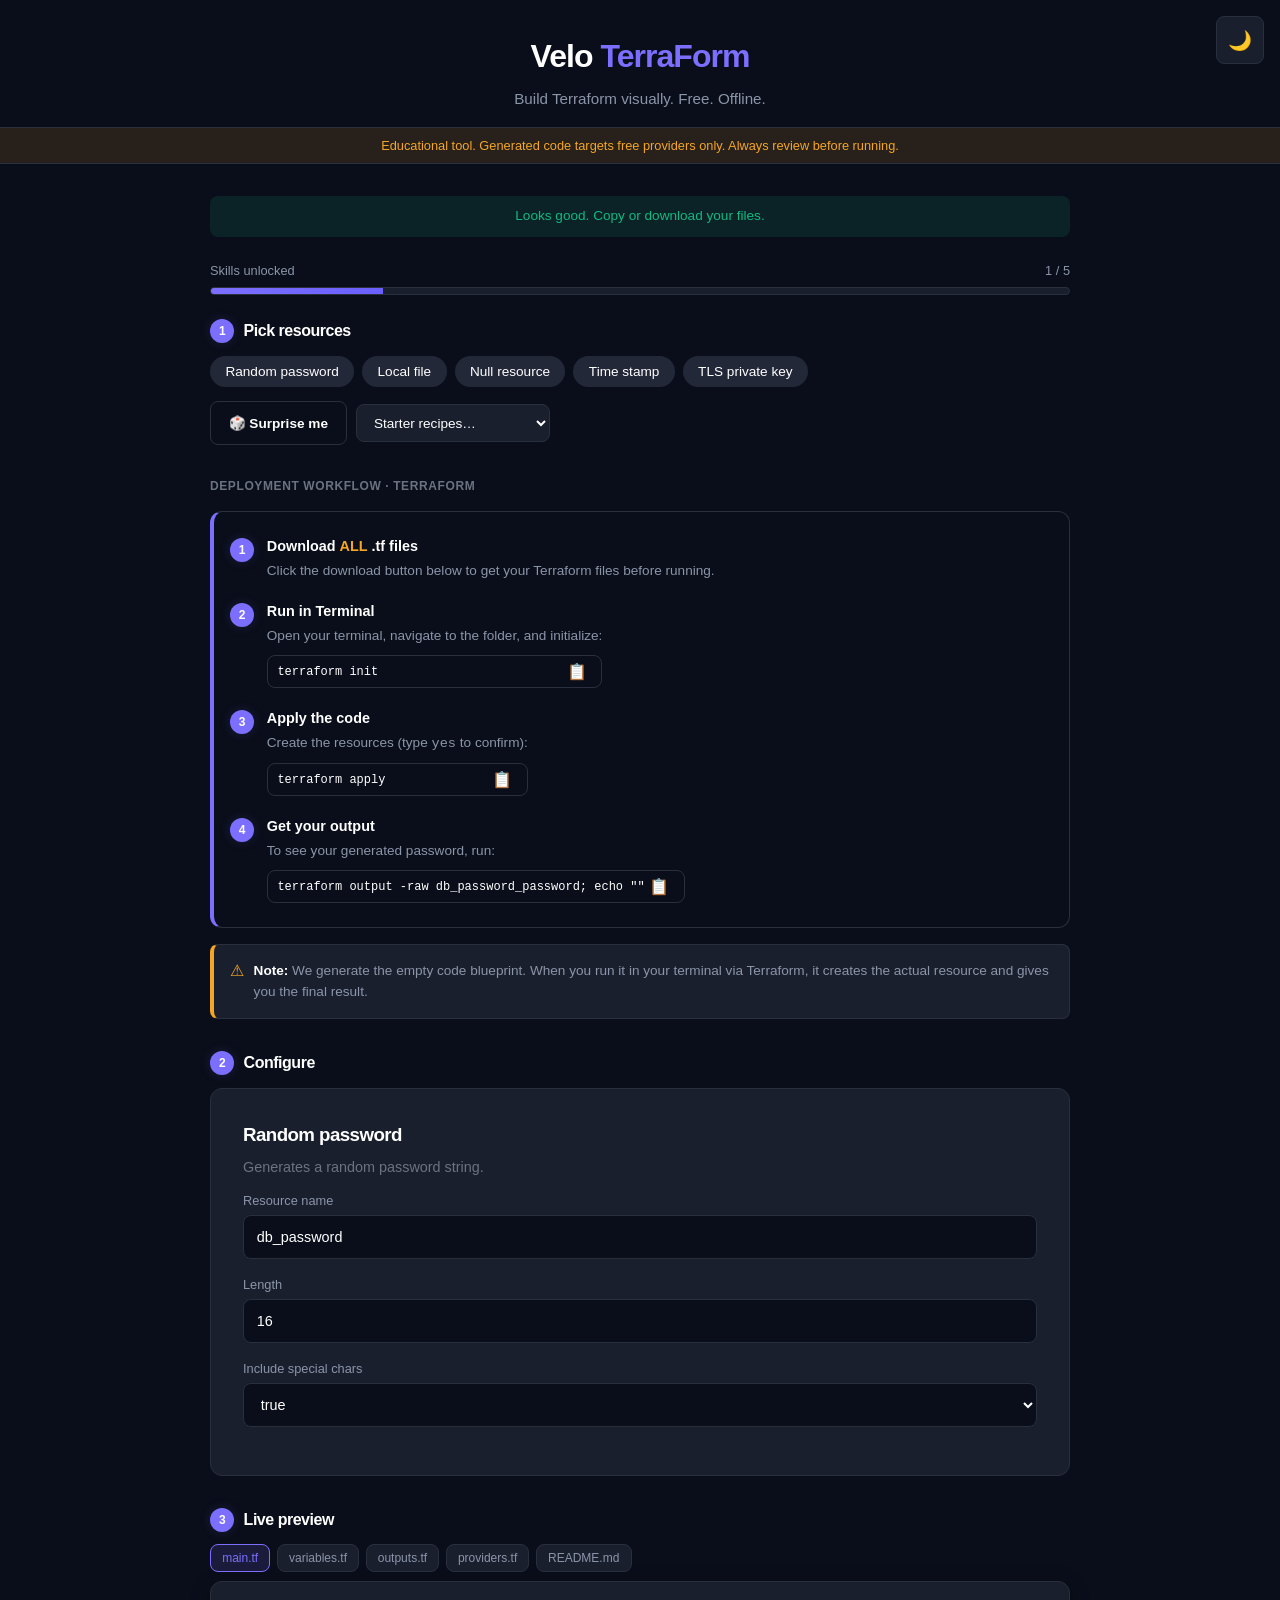
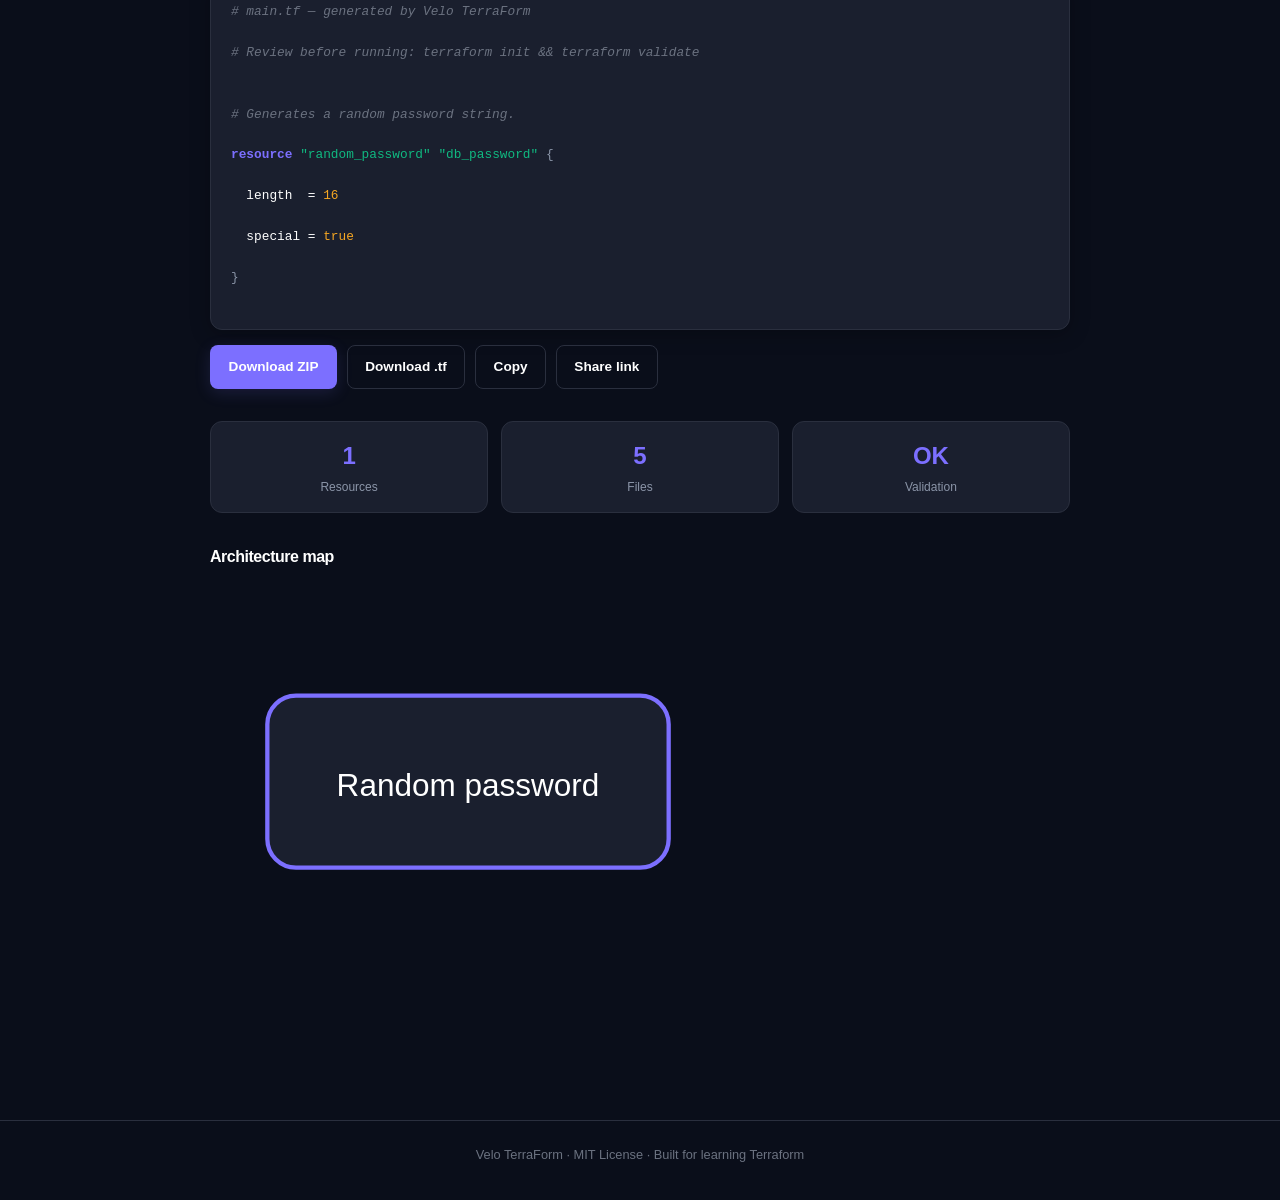
==== index.html @ 7ef0b41b "Fix: Move files to root directory for Plesk deployment" ====
<!DOCTYPE html>
<html lang="en" data-theme="dark">
<head>
  <meta charset="UTF-8" />
  <meta name="viewport" content="width=device-width, initial-scale=1.0" />
  <meta name="description" content="Velo TerraForm — build Terraform files visually. Free, offline, no backend." />
  <title>Velo TerraForm — Build Terraform visually</title>
  <link rel="manifest" href="manifest.json" />
  <meta name="theme-color" content="#0A0E1A" />
  <link rel="stylesheet" href="css/style.css" />
</head>
<body>

  <button id="themeToggle" class="theme-toggle" aria-label="Toggle theme" title="Toggle theme">🌙</button>

  <header class="site-header">
    <h1>Velo <span class="accent">TerraForm</span></h1>
    <p class="tagline">Build Terraform visually. Free. Offline.</p>
  </header>

  <div class="disclaimer">
    Educational tool. Generated code targets free providers only. Always review before running.
  </div>

  <main class="container">

    <div id="statusBar" class="status-bar info" role="status" aria-live="polite">Ready. Pick a resource to begin.</div>

    <section class="skills">
      <div class="skills-head">
        <span>Skills unlocked</span>
        <span id="skillsCount">0 / 5</span>
      </div>
      <div class="progress"><div id="skillsBar" class="progress-fill"></div></div>
    </section>

    <section class="block">
      <h2 class="block-title"><span class="step-badge">1</span> Pick resources</h2>
      <div id="chips" class="chips"></div>
      <div class="row">
        <button id="surpriseBtn" class="action-btn secondary">🎲 Surprise me</button>
        <select id="recipeSelect" class="recipe-select" aria-label="Starter recipe">
          <option value="">Starter recipes…</option>
        </select>
      </div>
    </section>

    <!-- Deployment Workflow Section -->
    <section class="block">
      <h3 class="block-subtitle">DEPLOYMENT WORKFLOW · TERRAFORM</h3>
      
      <div class="instructions-card">
        <div class="instruction-step">
          <span class="step-badge">1</span>
          <div>
            <strong>Download <span class="highlight-all">ALL</span> .tf files</strong> 
            <span class="step-text">Click the download button below to get your Terraform files before running.</span>
          </div>
        </div>
        
        <div class="instruction-step">
          <span class="step-badge">2</span>
          <div>
            <strong>Run in Terminal</strong> 
            <span class="step-text">Open your terminal, navigate to the folder, and initialize:</span>
            <div class="code-snippet">
              <code>terraform init</code>
              <button class="copy-btn" data-copy="terraform init" aria-label="Copy command">📋</button>
            </div>
          </div>
        </div>
        
        <div class="instruction-step">
          <span class="step-badge">3</span>
          <div>
            <strong>Apply the code</strong> 
            <span class="step-text">Create the resources (type <code>yes</code> to confirm):</span>
            <div class="code-snippet">
              <code>terraform apply</code>
              <button class="copy-btn" data-copy="terraform apply" aria-label="Copy command">📋</button>
            </div>
          </div>
        </div>
        
        <div class="instruction-step">
          <span class="step-badge">4</span>
          <div>
            <strong>Get your output</strong> 
            <span class="step-text">To see your generated password, run:</span>
            <div class="code-snippet">
              <code id="dynamicOutputCommand">terraform output -raw db_password_password; echo ""</code>
              <button id="copyDynamicOutput" class="copy-btn" data-copy='terraform output -raw db_password_password; echo ""' aria-label="Copy command">📋</button>
            </div>
          </div>
        </div>
      </div>
      
      <div class="alert-box">
        <span class="alert-icon">⚠</span>
        <span><strong>Note:</strong> We generate the empty code blueprint. When you run it in your terminal via Terraform, it creates the actual resource and gives you the final result.</span>
      </div>
    </section>

    <section class="block">
      <h2 class="block-title"><span class="step-badge">2</span> Configure</h2>
      <div id="formArea" class="detail-card">
        <p class="muted">Select a resource above to configure it.</p>
      </div>
    </section>

    <section class="block">
      <h2 class="block-title"><span class="step-badge">3</span> Live preview</h2>
      <div class="file-tabs" id="fileTabs"></div>
      <pre id="preview" class="code-card" aria-live="polite"></pre>
      
      <div class="row">
        <button id="downloadZipBtn" class="action-btn primary">Download ZIP</button>
        <button id="downloadTfBtn" class="action-btn secondary">Download .tf</button>
        <button id="copyBtn" class="action-btn secondary">Copy</button>
        <button id="shareBtn" class="action-btn secondary">Share link</button>
      </div>
    </section>

    <section class="stats">
      <div class="stat-card"><span class="stat-num" id="statResources">0</span><span class="stat-label">Resources</span></div>
      <div class="stat-card"><span class="stat-num" id="statFiles">0</span><span class="stat-label">Files</span></div>
      <div class="stat-card"><span class="stat-num" id="statValid">—</span><span class="stat-label">Validation</span></div>
    </section>

    <section class="block">
      <h2 class="block-title">Architecture map</h2>
      <div id="archMap" class="arch-map"></div>
    </section>

  </main>

  <footer class="site-footer">
    <p>Velo TerraForm · MIT License · Built for learning Terraform</p>
  </footer>

  <button id="installBtn" class="install-btn" hidden>Install app</button>

  <div id="toast" class="toast" role="status" aria-live="polite"></div>

  <script src="js/resources.js"></script>
  <script src="js/recipes.js"></script>
  <script src="js/highlight.js"></script>
  <script src="js/generator.js"></script>
  <script src="js/zip.js"></script>
  <script src="js/app.js"></script>
</body>
</html>
---- css/style.css ----
/* === Design tokens === */
:root {
  --bg: #0A0E1A;
  --card: #1A1F2E;
  --card-hover: #232838;
  --primary: #7C6FFF;
  --primary-hover: #6B5FFF;
  --primary-soft: rgba(124, 111, 255, 0.15);
  --text: #FFFFFF;
  --text-secondary: #8B95A8;
  --text-muted: #6B7280;
  --border: #2A2F3E;
  --warning: #F5A623;
  --success: #10B981;
  --radius: 12px;
  --radius-sm: 8px;
  --shadow: 0 4px 20px rgba(0, 0, 0, 0.25);
  --shadow-lg: 0 12px 40px rgba(0, 0, 0, 0.4);
  --transition: 0.2s ease;
}
[data-theme="light"] {
  --bg: #F8FAFC; --card: #FFFFFF; --card-hover: #F1F5F9;
  --primary: #6366F1; --primary-hover: #4F46E5; --primary-soft: #EEF2FF;
  --text: #0F172A; --text-secondary: #64748B; --text-muted: #94A3B8;
  --border: #E2E8F0;
  --shadow: 0 4px 20px rgba(0,0,0,0.06); --shadow-lg: 0 12px 40px rgba(0,0,0,0.1);
}

/* === Base === */
* { box-sizing: border-box; }
html, body { margin: 0; padding: 0; }
body {
  font-family: Inter, -apple-system, BlinkMacSystemFont, "Segoe UI", Roboto, sans-serif;
  background: var(--bg);
  color: var(--text);
  line-height: 1.5;
  transition: background var(--transition), color var(--transition);
  min-height: 100vh;
}

h1, h2, h3 { margin: 0 0 0.5rem; font-weight: 800; letter-spacing: -0.03em; }
p { margin: 0 0 0.75rem; }
.muted { color: var(--text-muted); font-size: 0.9rem; }

/* === Header === */
.site-header {
  text-align: center;
  padding: 2rem 1rem 1rem;
  border-bottom: 1px solid var(--border);
}
.site-header h1 { font-size: 2rem; }
.accent { color: var(--primary); }
.tagline { color: var(--text-secondary); font-size: 0.95rem; margin: 0; }

/* === Disclaimer === */
.disclaimer {
  background: rgba(245, 166, 35, 0.12);
  color: var(--warning);
  text-align: center;
  font-size: 0.8rem;
  padding: 0.5rem 1rem;
  border-bottom: 1px solid var(--border);
}

/* === Container === */
.container {
  max-width: 900px;
  margin: 0 auto;
  padding: 2rem 1.25rem 3rem;
}

/* === Status bar === */
.status-bar {
  padding: 0.65rem 1rem;
  border-radius: var(--radius-sm);
  font-size: 0.85rem;
  margin-bottom: 1.5rem;
  text-align: center;
}
.status-bar.info    { background: var(--primary-soft); color: var(--primary); }
.status-bar.offline { background: rgba(245,166,35,0.12); color: var(--warning); }
.status-bar.success { background: rgba(16,185,129,0.12); color: var(--success); }

/* === Skills progress === */
.skills { margin-bottom: 1.5rem; }
.skills-head {
  display: flex; justify-content: space-between;
  font-size: 0.8rem; color: var(--text-secondary); margin-bottom: 0.4rem;
}
.progress {
  height: 8px; background: var(--card); border-radius: 999px; overflow: hidden;
  border: 1px solid var(--border);
}
.progress-fill {
  height: 100%; width: 0%;
  background: linear-gradient(90deg, var(--primary), var(--primary-hover));
  transition: width 0.4s ease;
}

/* === Blocks === */
.block { margin-bottom: 2rem; }
.block-title {
  display: flex; align-items: center; gap: 0.6rem;
  font-size: 1rem; margin-bottom: 0.8rem; color: var(--text);
}
.step-badge {
  display: inline-flex; align-items: center; justify-content: center;
  width: 24px; height: 24px; border-radius: 50%;
  background: var(--primary); color: #fff;
  font-size: 0.75rem; font-weight: 700;
  box-shadow: 0 0 12px var(--primary-soft);
}

/* === Chips === */
.chips { display: flex; flex-wrap: wrap; gap: 0.5rem; }
.chip {
  background: var(--card-hover); color: var(--text);
  border: 1px solid transparent;
  border-radius: 999px; padding: 0.45rem 0.9rem;
  font-size: 0.85rem; cursor: pointer;
  transition: all var(--transition);
}
.chip:hover { background: var(--primary-soft); border-color: var(--primary); }
.chip.active { background: var(--primary); color: #fff; border-color: var(--primary); }

/* === Row === */
.row {
  display: flex; flex-wrap: wrap; gap: 0.6rem; margin-top: 0.9rem; align-items: center;
}

/* === Recipe select === */
.recipe-select {
  background: var(--card); color: var(--text);
  border: 1px solid var(--border); border-radius: var(--radius-sm);
  padding: 0.6rem 0.8rem; font-size: 0.85rem; font-family: inherit;
  cursor: pointer;
}
.recipe-select:focus { outline: none; box-shadow: 0 0 0 3px var(--primary-soft); }

/* === Detail card / form === */
.detail-card {
  background: var(--card);
  border: 1px solid var(--border);
  border-radius: var(--radius);
  padding: 2rem;
  animation: fadeIn 0.25s ease;
}
@keyframes fadeIn {
  from { opacity: 0; transform: translateY(4px); }
  to   { opacity: 1; transform: translateY(0); }
}
.form-group { margin-bottom: 1rem; }
.form-group label {
  display: block; font-size: 0.8rem; color: var(--text-secondary);
  margin-bottom: 0.3rem;
}
.form-group input, .form-group select {
  width: 100%; padding: 0.65rem 0.8rem;
  background: var(--bg); color: var(--text);
  border: 1px solid var(--border); border-radius: var(--radius-sm);
  font-family: inherit; font-size: 0.9rem;
  min-height: 44px;
  transition: border var(--transition), box-shadow var(--transition);
}
.form-group input:focus, .form-group select:focus {
  outline: none; border-color: var(--primary);
  box-shadow: 0 0 0 3px var(--primary-soft);
}

/* === File tabs === */
.file-tabs {
  display: flex; flex-wrap: wrap; gap: 0.4rem; margin-bottom: 0.6rem;
}
.file-tab {
  background: var(--card); color: var(--text-secondary);
  border: 1px solid var(--border); border-radius: var(--radius-sm);
  padding: 0.35rem 0.7rem; font-size: 0.75rem;
  cursor: pointer; transition: all var(--transition);
}
.file-tab.active { background: var(--primary-soft); color: var(--primary); border-color: var(--primary); }

/* === Code preview === */
.code-card {
  background: var(--card);
  border: 1px solid var(--border);
  border-radius: var(--radius);
  padding: 1.25rem;
  overflow-x: auto;
  font-family: ui-monospace, "SF Mono", Menlo, Consolas, monospace;
  font-size: 0.8rem;
  line-height: 1.6;
  max-height: 420px;
  white-space: pre;
  margin: 0;
  box-shadow: var(--shadow);
}
.tok-key   { color: #7C6FFF; font-weight: 600; }
.tok-str   { color: #10B981; }
.tok-num   { color: #F5A623; }
.tok-bool  { color: #F5A623; }
.tok-com   { color: #6B7280; font-style: italic; }
.tok-block { color: #FFFFFF; }
.tok-brace { color: #8B95A8; }

.code-line { display: block; position: relative; }
.code-line:hover .explain { display: block; }
.explain {
  display: none;
  position: absolute; left: 0; top: 100%;
  background: var(--card-hover); color: var(--text);
  border: 1px solid var(--primary); border-radius: var(--radius-sm);
  padding: 0.4rem 0.6rem; font-size: 0.7rem;
  font-family: Inter, sans-serif;
  white-space: normal; width: max-content; max-width: 320px;
  z-index: 10; box-shadow: var(--shadow-lg);
}

/* === Buttons === */
.action-btn {
  font-family: inherit; font-size: 0.85rem; font-weight: 600;
  padding: 0.7rem 1.1rem; border-radius: var(--radius-sm);
  border: 1px solid transparent; cursor: pointer;
  transition: all var(--transition);
  min-height: 44px;
}
.action-btn.primary {
  background: var(--primary); color: #fff;
  box-shadow: 0 4px 16px var(--primary-soft);
}
.action-btn.primary:hover {
  background: var(--primary-hover); transform: translateY(-1px);
  box-shadow: 0 6px 20px var(--primary-soft);
}
.action-btn.secondary {
  background: transparent; color: var(--text);
  border-color: var(--border);
}
.action-btn.secondary:hover { background: var(--card-hover); border-color: var(--primary); }

/* === Stats === */
.stats {
  display: grid; grid-template-columns: repeat(3, 1fr); gap: 0.8rem;
  margin-bottom: 2rem;
}
.stat-card {
  background: var(--card); border: 1px solid var(--border);
  border-radius: var(--radius); padding: 1rem;
  text-align: center; display: flex; flex-direction: column; gap: 0.25rem;
}
.stat-num { font-size: 1.5rem; font-weight: 800; color: var(--primary); }
.stat-label { font-size: 0.75rem; color: var(--text-secondary); }

/* === Architecture map === */
.arch-map svg { width: 100%; height: auto; display: block; }
.arch-map .box { fill: var(--card); stroke: var(--primary); stroke-width: 1.5; }
.arch-map .box-text { fill: var(--text); font-size: 11px; text-anchor: middle; font-family: Inter, sans-serif; }
.arch-map .arrow { stroke: var(--text-muted); stroke-width: 1.5; fill: none; marker-end: url(#arrowhead); }

/* === Footer === */
.site-footer {
  text-align: center; padding: 1.5rem 1rem;
  border-top: 1px solid var(--border);
  color: var(--text-muted); font-size: 0.8rem;
}

/* === Theme toggle === */
.theme-toggle {
  position: fixed; top: 16px; right: 16px;
  width: 48px; height: 48px; border-radius: var(--radius-sm);
  background: var(--card); color: var(--text);
  border: 1px solid var(--border);
  font-size: 1.2rem; cursor: pointer; z-index: 100;
  transition: all var(--transition);
}
.theme-toggle:hover { background: var(--card-hover); border-color: var(--primary); }

/* === Install button === */
.install-btn {
  position: fixed; bottom: 20px; right: 20px;
  background: var(--primary); color: #fff;
  border: none; border-radius: 999px;
  padding: 0.75rem 1.2rem; font-size: 0.85rem; font-weight: 600;
  cursor: pointer; z-index: 100;
  box-shadow: var(--shadow-lg);
  transition: all var(--transition);
}
.install-btn:hover { background: var(--primary-hover); transform: translateY(-2px); }

/* === Toast === */
.toast {
  position: fixed; bottom: 20px; left: 50%;
  transform: translateX(-50%) translateY(80px);
  background: var(--card); color: var(--text);
  border: 1px solid var(--primary);
  border-radius: 999px;
  padding: 0.6rem 1.2rem; font-size: 0.85rem;
  opacity: 0; pointer-events: none;
  transition: all 0.3s ease; z-index: 200;
  box-shadow: var(--shadow-lg);
}
.toast.show { opacity: 1; transform: translateX(-50%) translateY(0); }

/* === Instructions Section === */
.block-subtitle {
  font-size: 0.75rem;
  color: var(--text-muted);
  letter-spacing: 0.05em;
  margin-bottom: 1rem;
  text-transform: uppercase;
  font-weight: 700;
}

.instructions-card {
  background: transparent;
  border: 1px solid var(--border);
  border-radius: var(--radius);
  border-left: 4px solid var(--primary);
  padding: 1.5rem 1.5rem 1.5rem 1rem;
  display: flex;
  flex-direction: column;
  gap: 1.25rem;
  margin-bottom: 1rem;
}

.instruction-step {
  display: flex;
  gap: 0.8rem;
  align-items: flex-start;
}

.instruction-step .step-badge {
  flex-shrink: 0;
  margin-top: 2px;
  width: 24px;
  height: 24px;
  font-size: 0.75rem;
}

.instruction-step strong {
  font-size: 0.9rem;
  font-weight: 600;
  color: var(--text);
  margin-right: 0.4rem;
  display: block;
  margin-bottom: 0.2rem;
}

.instruction-step .step-text {
  font-size: 0.85rem;
  color: var(--text-secondary);
  display: block;
}

.highlight-all {
  color: var(--warning);
  font-weight: 800;
  text-transform: uppercase;
}

.alert-box {
  background: var(--card);
  border: 1px solid var(--border);
  border-left: 4px solid var(--warning);
  border-radius: var(--radius-sm);
  padding: 1rem;
  font-size: 0.85rem;
  color: var(--text-secondary);
  line-height: 1.5;
  display: flex;
  gap: 0.6rem;
  align-items: flex-start;
  margin-bottom: 1.5rem;
}

.alert-icon {
  color: var(--warning);
  font-size: 1rem;
  line-height: 1.2;
}

.alert-box strong {
  color: var(--text);
  font-weight: 600;
}

/* === Code Snippets with Copy Buttons === */
.code-snippet {
  display: flex;
  align-items: center;
  justify-content: space-between;
  background: var(--bg);
  border: 1px solid var(--border);
  border-radius: var(--radius-sm);
  padding: 0.4rem 0.6rem;
  margin-top: 0.5rem;
  width: 100%;
}

.code-snippet code {
  background: transparent;
  padding: 0;
  color: var(--text);
  font-family: ui-monospace, monospace;
  font-size: 0.75rem;
  flex-grow: 1;
  word-break: break-all;
}

.copy-btn {
  background: transparent;
  border: none;
  color: var(--text-muted);
  cursor: pointer;
  font-size: 1rem;
  padding: 0 0.3rem;
  transition: color var(--transition);
}

.copy-btn:hover {
  color: var(--primary);
}

/* === Mobile === */
@media (max-width: 640px) {
  .container { padding: 1.25rem 1rem 2rem; }
  .site-header h1 { font-size: 1.6rem; }
  .detail-card { padding: 1.25rem; }
  .stats { grid-template-columns: 1fr; }
  .theme-toggle { width: 42px; height: 42px; top: 12px; right: 12px; }
  .action-btn { flex: 1 1 100%; }
  .instruction-step { flex-direction: column; gap: 0.4rem; }
}
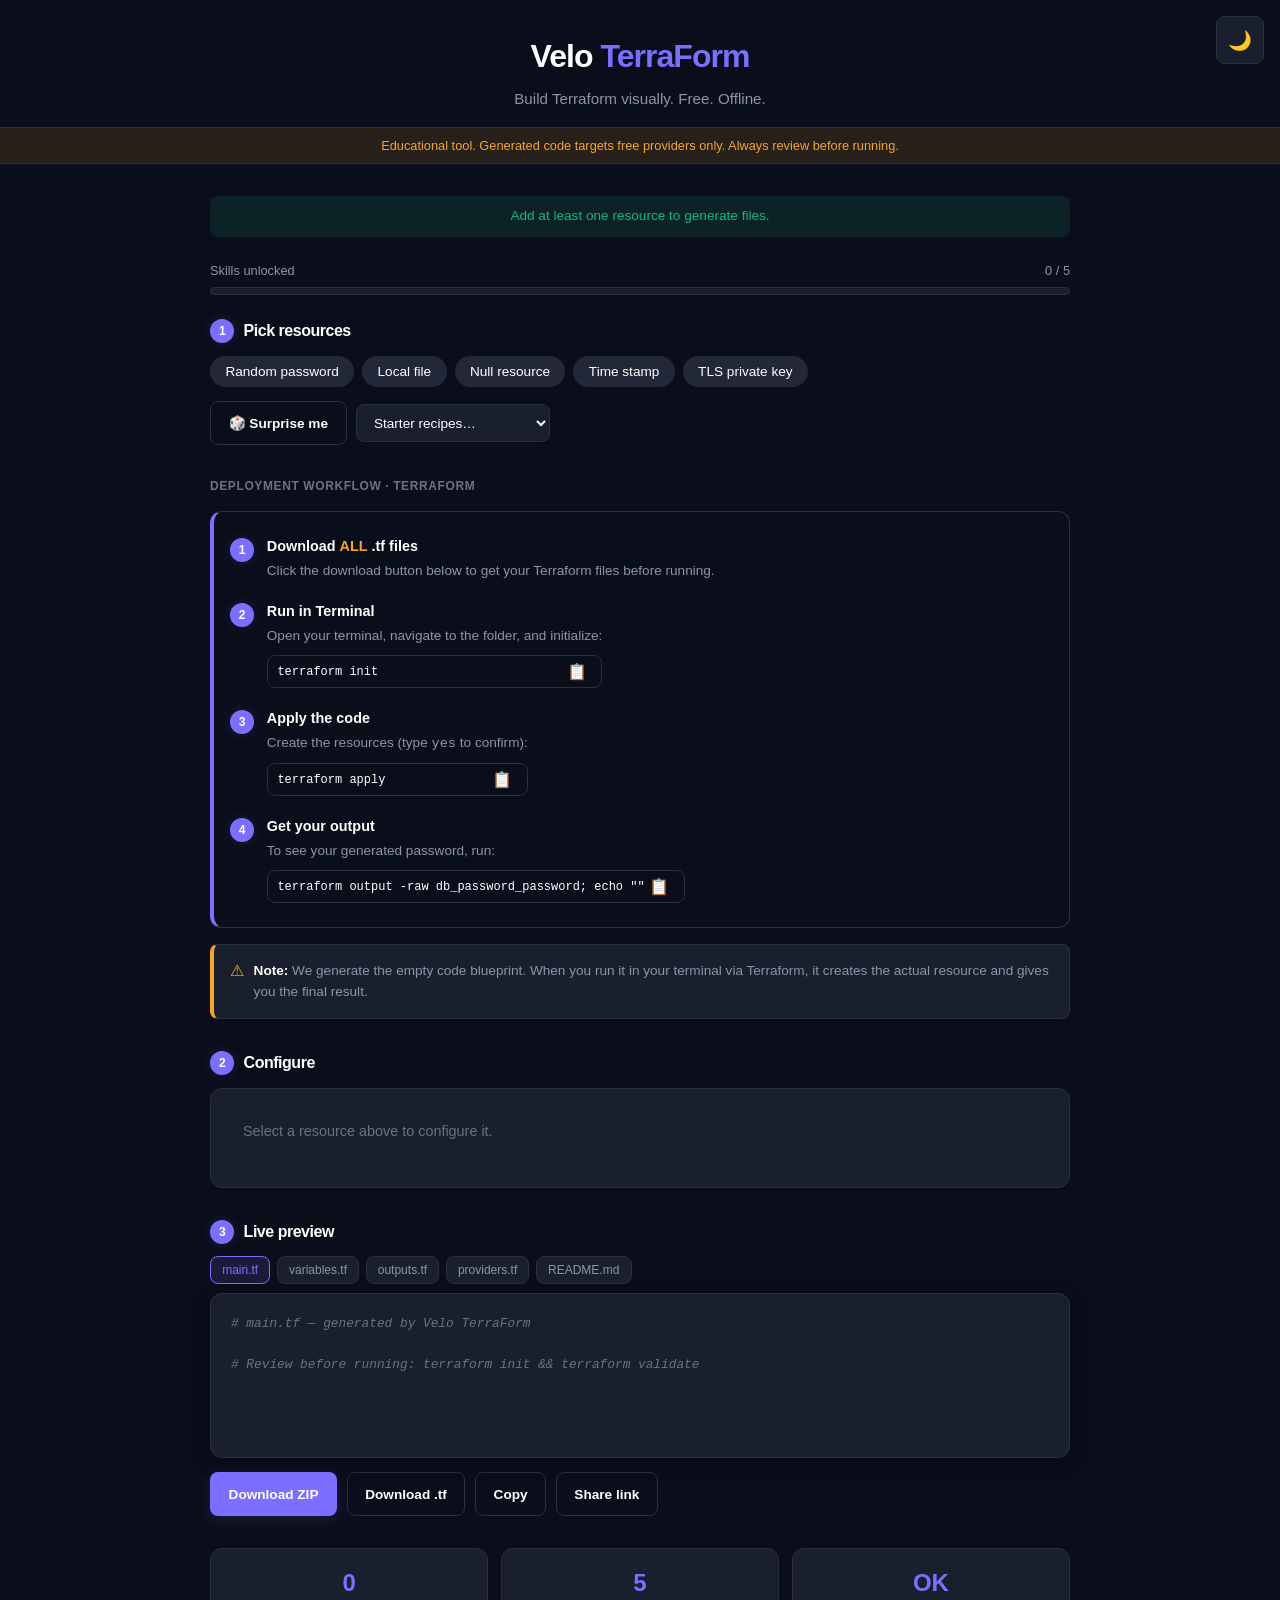
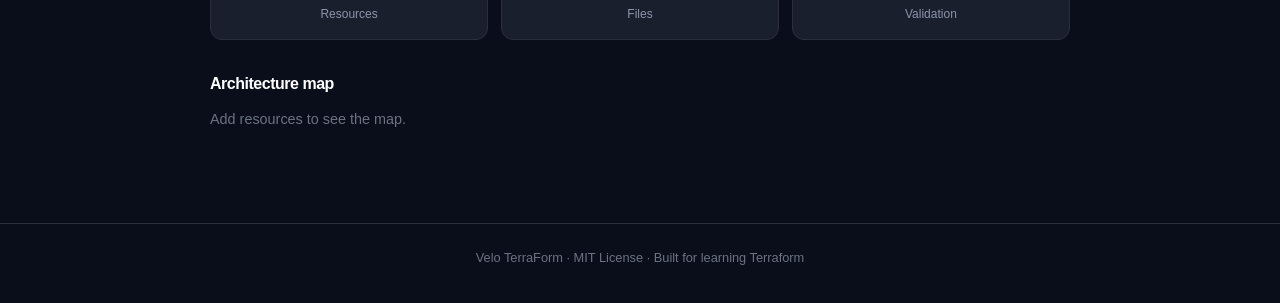
==== commit f74c4625: "Feature: Add delete button, fix layout sizing, and remove auto-random-password" ====
--- a/index.html
+++ b/index.html
@@ -1,4 +1,3 @@
-
 <!DOCTYPE html>
 <html lang="en" data-theme="dark">
 <head>
--- a/css/style.css
+++ b/css/style.css
@@ -167,6 +167,21 @@
   box-shadow: 0 0 0 3px var(--primary-soft);
 }
 
+/* Delete Button */
+.delete-btn {
+  background: transparent;
+  color: var(--warning);
+  border: 1px solid var(--warning);
+  padding: 0.4rem 0.8rem;
+  border-radius: var(--radius-sm);
+  font-size: 0.8rem;
+  cursor: pointer;
+  transition: all var(--transition);
+}
+.delete-btn:hover {
+  background: rgba(245,166,35,0.1);
+}
+
 /* === File tabs === */
 .file-tabs {
   display: flex; flex-wrap: wrap; gap: 0.4rem; margin-bottom: 0.6rem;
@@ -251,10 +266,11 @@
 .stat-label { font-size: 0.75rem; color: var(--text-secondary); }
 
 /* === Architecture map === */
-.arch-map svg { width: 100%; height: auto; display: block; }
-.arch-map .box { fill: var(--card); stroke: var(--primary); stroke-width: 1.5; }
-.arch-map .box-text { fill: var(--text); font-size: 11px; text-anchor: middle; font-family: Inter, sans-serif; }
-.arch-map .arrow { stroke: var(--text-muted); stroke-width: 1.5; fill: none; marker-end: url(#arrowhead); }
+.arch-map { max-width: 100%; display: flex; justify-content: flex-start; }
+.arch-map svg { width: 100%; max-height: 120px; display: block; }
+.arch-map .box { fill: var(--card); stroke: var(--primary); stroke-width: 2; }
+.arch-map .box-text { fill: var(--text); font-size: 12px; text-anchor: middle; font-family: Inter, sans-serif; font-weight: 600; }
+.arch-map .arrow { stroke: var(--text-muted); stroke-width: 2; fill: none; marker-end: url(#arrowhead); }
 
 /* === Footer === */
 .site-footer {
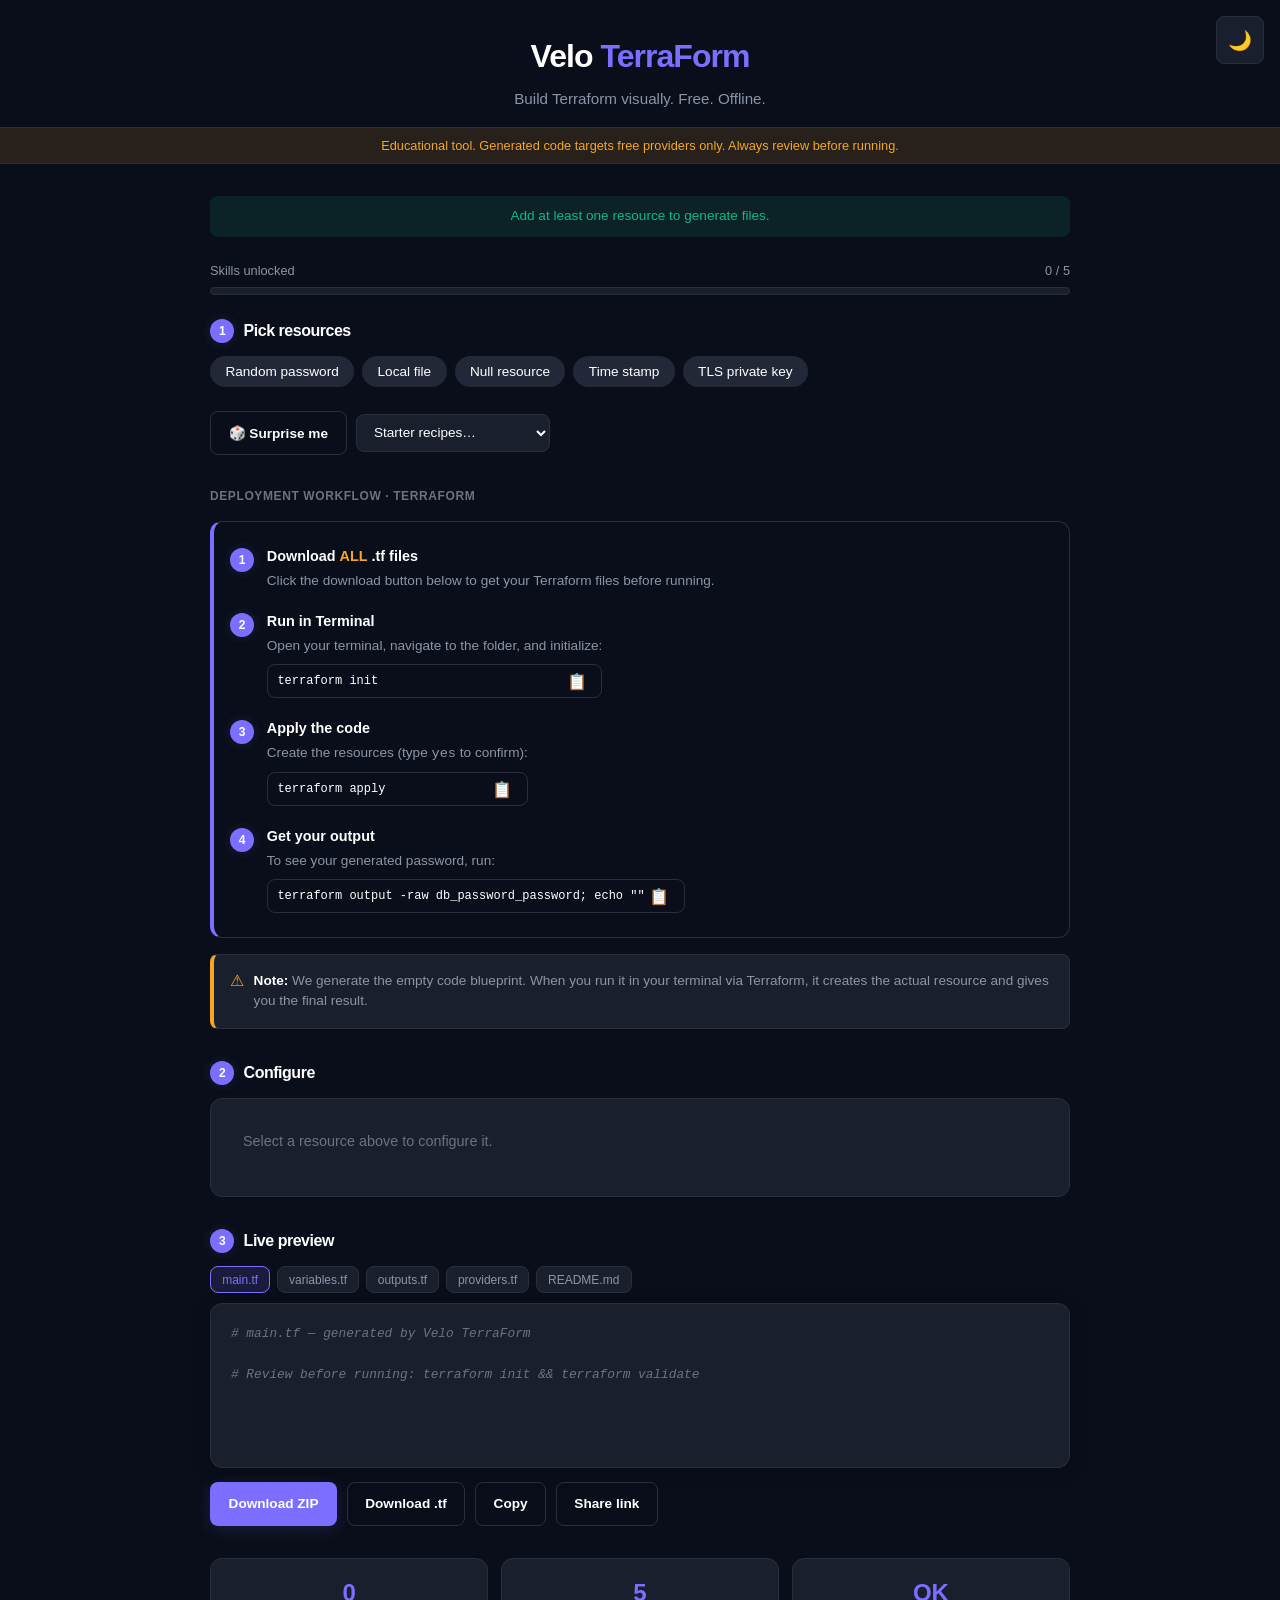
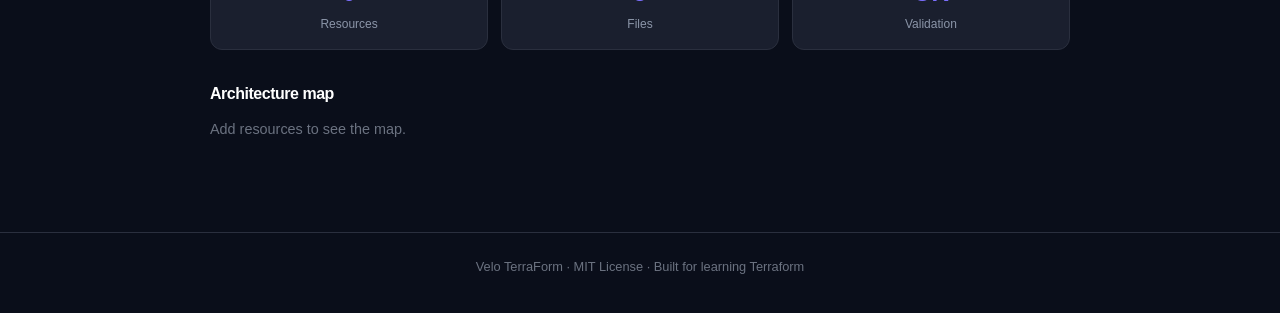
==== commit 496fcd81: "UI: Add inline delete button and fix layout sizing" ====
--- a/index.html
+++ b/index.html
@@ -37,6 +37,9 @@
     <section class="block">
       <h2 class="block-title"><span class="step-badge">1</span> Pick resources</h2>
       <div id="chips" class="chips"></div>
+      <!-- حاوية زر الحذف الجديد -->
+      <div id="activeChipControls" class="active-chip-controls"></div>
+      
       <div class="row">
         <button id="surpriseBtn" class="action-btn secondary">🎲 Surprise me</button>
         <select id="recipeSelect" class="recipe-select" aria-label="Starter recipe">
--- a/css/style.css
+++ b/css/style.css
@@ -123,6 +123,31 @@
 .chip:hover { background: var(--primary-soft); border-color: var(--primary); }
 .chip.active { background: var(--primary); color: #fff; border-color: var(--primary); }
 
+/* === Active Chip Controls === */
+.active-chip-controls {
+  margin-top: 0.6rem;
+  display: flex;
+  align-items: center;
+}
+
+.delete-chip-btn {
+  background: var(--card);
+  color: var(--warning);
+  border: 1px solid var(--warning);
+  border-radius: 999px;
+  padding: 0.45rem 0.9rem;
+  font-size: 0.85rem;
+  cursor: pointer;
+  transition: all var(--transition);
+  display: flex;
+  align-items: center;
+  gap: 0.4rem;
+}
+
+.delete-chip-btn:hover {
+  background: rgba(245, 166, 35, 0.1);
+}
+
 /* === Row === */
 .row {
   display: flex; flex-wrap: wrap; gap: 0.6rem; margin-top: 0.9rem; align-items: center;
@@ -165,21 +190,6 @@
 .form-group input:focus, .form-group select:focus {
   outline: none; border-color: var(--primary);
   box-shadow: 0 0 0 3px var(--primary-soft);
-}
-
-/* Delete Button */
-.delete-btn {
-  background: transparent;
-  color: var(--warning);
-  border: 1px solid var(--warning);
-  padding: 0.4rem 0.8rem;
-  border-radius: var(--radius-sm);
-  font-size: 0.8rem;
-  cursor: pointer;
-  transition: all var(--transition);
-}
-.delete-btn:hover {
-  background: rgba(245,166,35,0.1);
 }
 
 /* === File tabs === */
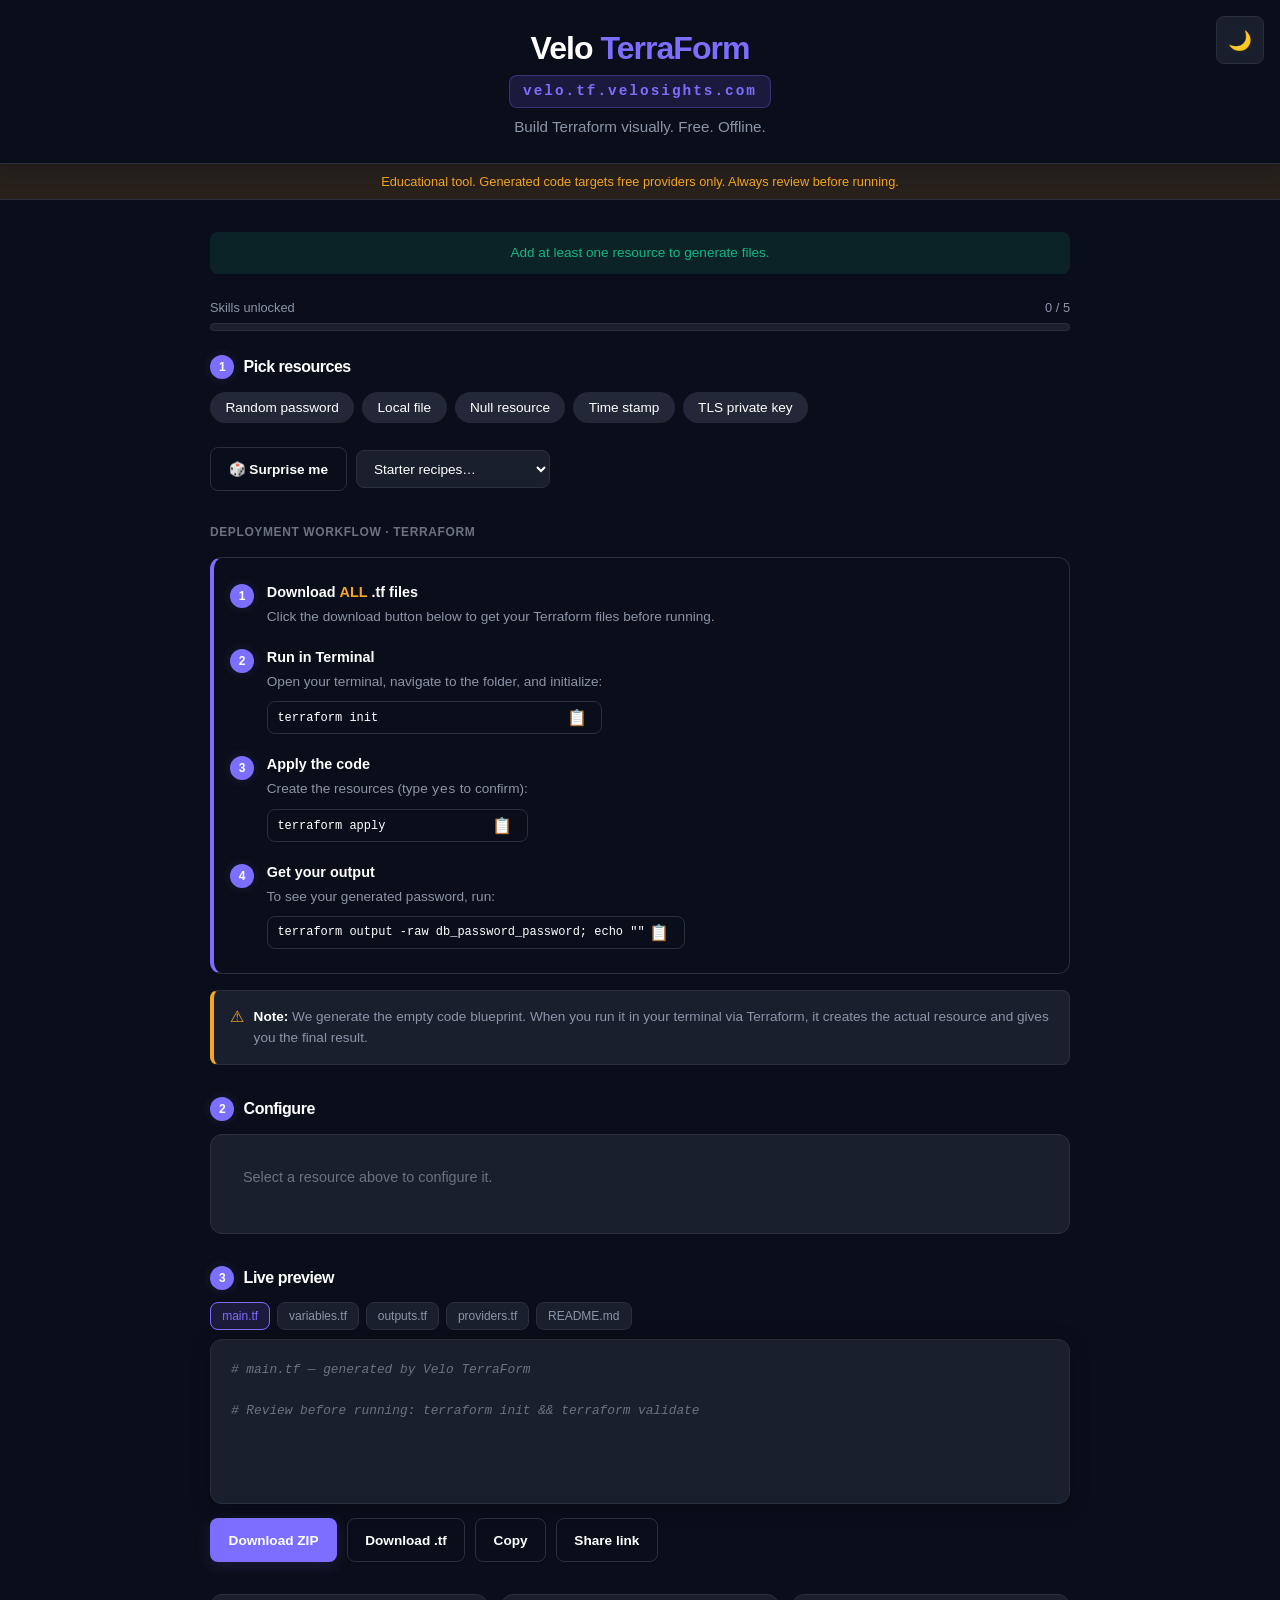
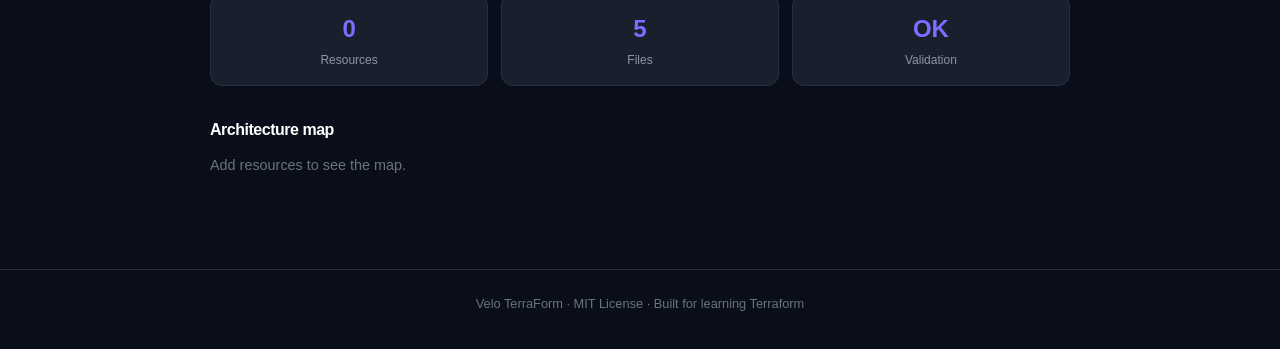
==== commit ca7269e4: "UI: Make header sticky and enhance URL link styling" ====
--- a/index.html
+++ b/index.html
@@ -15,6 +15,7 @@
 
   <header class="site-header">
     <h1>Velo <span class="accent">TerraForm</span></h1>
+    <div class="header-link">velo.tf.velosights.com</div>
     <p class="tagline">Build Terraform visually. Free. Offline.</p>
   </header>
 
@@ -37,7 +38,6 @@
     <section class="block">
       <h2 class="block-title"><span class="step-badge">1</span> Pick resources</h2>
       <div id="chips" class="chips"></div>
-      <!-- حاوية زر الحذف الجديد -->
       <div id="activeChipControls" class="active-chip-controls"></div>
       
       <div class="row">
@@ -48,7 +48,6 @@
       </div>
     </section>
 
-    <!-- Deployment Workflow Section -->
     <section class="block">
       <h3 class="block-subtitle">DEPLOYMENT WORKFLOW · TERRAFORM</h3>
       
--- a/css/style.css
+++ b/css/style.css
@@ -455,4 +455,51 @@
   .theme-toggle { width: 42px; height: 42px; top: 12px; right: 12px; }
   .action-btn { flex: 1 1 100%; }
   .instruction-step { flex-direction: column; gap: 0.4rem; }
-}+}
+
+/* ... (باقي الكود في الأعلى يبقى كما هو) ... */
+
+/* === Header (Fixed / Sticky) === */
+.site-header {
+  text-align: center;
+  padding: 1.5rem 1rem;
+  border-bottom: 1px solid var(--border);
+  /* التثبيت هنا */
+  position: sticky;
+  top: 0;
+  background: var(--bg);
+  z-index: 50;
+  box-shadow: 0 4px 20px rgba(0, 0, 0, 0.2);
+}
+.site-header h1 { font-size: 2rem; margin-bottom: 0.2rem; }
+.accent { color: var(--primary); }
+.tagline { color: var(--text-secondary); font-size: 0.95rem; margin: 0; }
+
+/* New Header Link Style (Improved) */
+.header-link {
+  display: inline-block;
+  font-size: 0.9rem;
+  color: var(--primary);
+  font-family: ui-monospace, "SF Mono", Menlo, Consolas, monospace;
+  margin-bottom: 0.5rem;
+  padding: 0.3rem 0.8rem;
+  background: var(--primary-soft);
+  border-radius: var(--radius-sm);
+  border: 1px solid rgba(124, 111, 255, 0.3);
+  /* المسافة بين الحروف */
+  letter-spacing: 2px; 
+  font-weight: 600;
+}
+
+/* === Theme toggle (Adjusted to avoid overlapping header) === */
+.theme-toggle {
+  position: fixed; top: 16px; right: 16px;
+  width: 48px; height: 48px; border-radius: var(--radius-sm);
+  background: var(--card); color: var(--text);
+  border: 1px solid var(--border);
+  font-size: 1.2rem; cursor: pointer; z-index: 100;
+  transition: all var(--transition);
+}
+.theme-toggle:hover { background: var(--card-hover); border-color: var(--primary); }
+
+/* ... (باقي الكود في الأسفل يبقى كما هو) ... */
